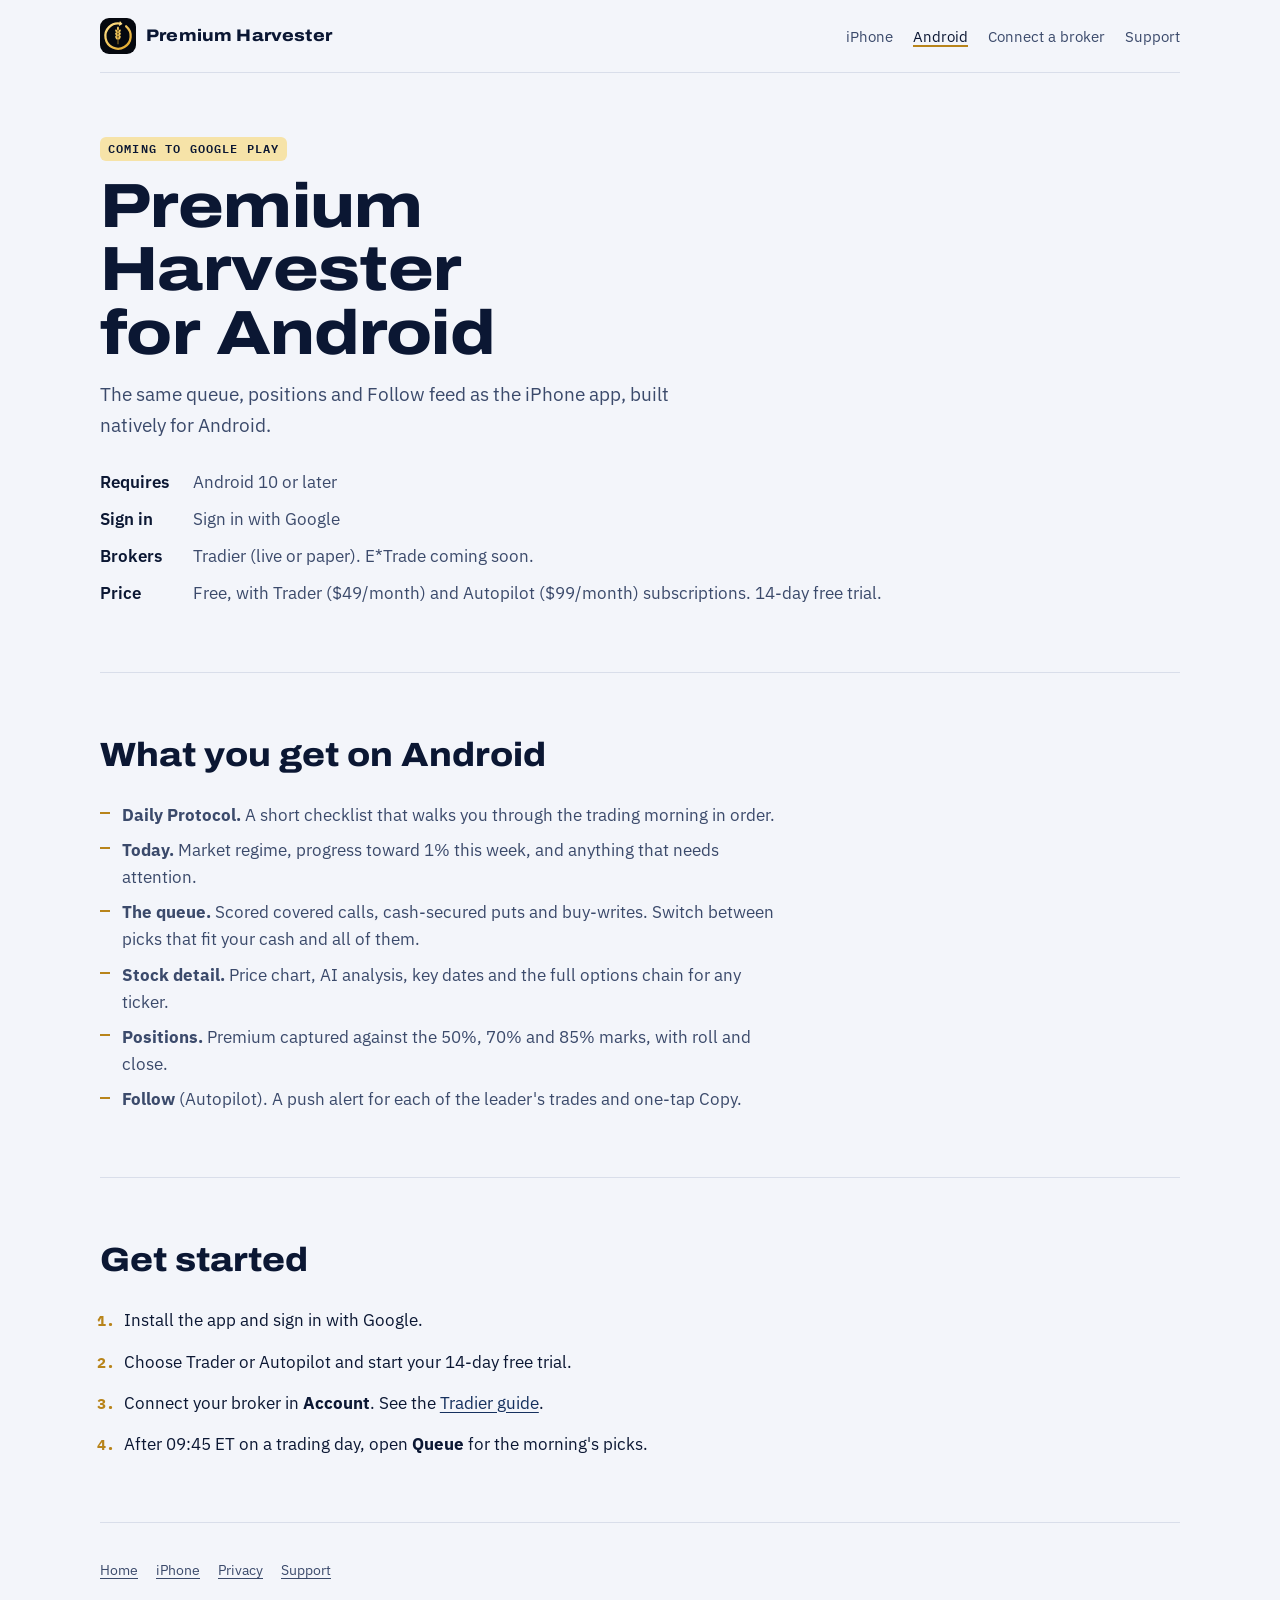
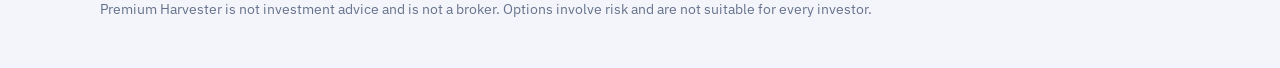
==== android.html @ c6756da3 "Public site: home, iPhone, Android, Tradier and E*Trade guides, privacy, support Co-Authored-By: Cla" ====
<!doctype html>
<html lang="en">
<head>
<meta charset="utf-8">
<meta name="viewport" content="width=device-width, initial-scale=1, viewport-fit=cover">
<title>Premium Harvester for Android</title>
<meta name="description" content="Premium Harvester for Android: the morning queue, your positions and one-tap trading with your own broker.">
<link rel="icon" href="assets/logo.svg" type="image/svg+xml">
<link rel="preconnect" href="https://fonts.googleapis.com">
<link rel="preconnect" href="https://fonts.gstatic.com" crossorigin>
<link rel="stylesheet" href="https://fonts.googleapis.com/css2?family=Archivo:wdth,wght@100..125,600..800&family=IBM+Plex+Mono:wght@400;600;700&family=IBM+Plex+Sans:wght@400;500;600&display=swap">
<link rel="stylesheet" href="assets/style.css">
</head>
<body>
<div class="wrap">
  <header class="site-head">
    <a class="brand" href="index.html"><img src="assets/logo.svg" alt=""><span>Premium Harvester</span></a>
    <nav class="nav" aria-label="Main">
      <a href="ios.html">iPhone</a>
      <a href="android.html" aria-current="page">Android</a>
      <a href="brokers/tradier.html">Connect a broker</a>
      <a href="support.html">Support</a>
    </nav>
  </header>

  <main>
    <section aria-labelledby="h">
      <div class="stack prose">
        <span class="status">Coming to Google Play</span>
        <h1 id="h">Premium Harvester for Android</h1>
        <p class="lede">The same queue, positions and Follow feed as the iPhone app, built natively for Android.</p>
      </div>
      <dl class="facts">
        <dt>Requires</dt><dd>Android 10 or later</dd>
        <dt>Sign in</dt><dd>Sign in with Google</dd>
        <dt>Brokers</dt><dd>Tradier (live or paper). E*Trade coming soon.</dd>
        <dt>Price</dt><dd>Free, with Trader ($49/month) and Autopilot ($99/month) subscriptions. 14-day free trial.</dd>
      </dl>
    </section>

    <section aria-labelledby="f">
      <h2 id="f">What you get on Android</h2>
      <ul class="ticks prose">
        <li><b>Daily Protocol.</b> A short checklist that walks you through the trading morning in order.</li>
        <li><b>Today.</b> Market regime, progress toward 1% this week, and anything that needs attention.</li>
        <li><b>The queue.</b> Scored covered calls, cash-secured puts and buy-writes. Switch between picks that fit your cash and all of them.</li>
        <li><b>Stock detail.</b> Price chart, AI analysis, key dates and the full options chain for any ticker.</li>
        <li><b>Positions.</b> Premium captured against the 50%, 70% and 85% marks, with roll and close.</li>
        <li><b>Follow</b> (Autopilot). A push alert for each of the leader's trades and one-tap Copy.</li>
      </ul>
    </section>

    <section aria-labelledby="s">
      <h2 id="s">Get started</h2>
      <ol class="steps prose">
        <li>Install the app and sign in with Google.</li>
        <li>Choose Trader or Autopilot and start your 14-day free trial.</li>
        <li>Connect your broker in <b>Account</b>. See the <a href="brokers/tradier.html">Tradier guide</a>.</li>
        <li>After 09:45 ET on a trading day, open <b>Queue</b> for the morning's picks.</li>
      </ol>
    </section>
  </main>

  <footer class="site-foot">
    <nav aria-label="Footer">
      <a href="index.html">Home</a><a href="ios.html">iPhone</a>
      <a href="privacy.html">Privacy</a><a href="support.html">Support</a>
    </nav>
    <p>Premium Harvester is not investment advice and is not a broker. Options involve risk and are not suitable for every investor.</p>
  </footer>
</div>
</body>
</html>
---- assets/style.css ----
/* Premium Harvester — public site. Palette from the app icon: navy field, harvest gold. */
:root {
  --bg: #F3F5FA;
  --surface: #FFFFFF;
  --ink: #0B1733;
  --ink-2: #3B4A6B;
  --muted: #66728C;
  --line: #D9DEEA;
  --navy: #15305E;
  --gold: #B8841A;          /* gold dark enough to read on paper */
  --gold-soft: #F6E3A8;
  --gain: #17805A;
  --ticket-bg: #0B1733;
  --ticket-ink: #F3F5FA;
  --ticket-gold: #F2BC3C;
  --focus: #0A84FF;
  color-scheme: light;
}
@media (prefers-color-scheme: dark) {
  :root:not([data-theme="light"]) {
    --bg: #070D1C;
    --surface: #0E1830;
    --ink: #EEF1F8;
    --ink-2: #B9C3DA;
    --muted: #8E9AB5;
    --line: #22304F;
    --navy: #9DB6E8;
    --gold: #F2BC3C;
    --gold-soft: #3A2E10;
    --gain: #3DD598;
    --ticket-bg: #131F3B;
    --ticket-ink: #EEF1F8;
    --ticket-gold: #F2BC3C;
    color-scheme: dark;
  }
}
:root[data-theme="dark"] {
  --bg: #070D1C;
  --surface: #0E1830;
  --ink: #EEF1F8;
  --ink-2: #B9C3DA;
  --muted: #8E9AB5;
  --line: #22304F;
  --navy: #9DB6E8;
  --gold: #F2BC3C;
  --gold-soft: #3A2E10;
  --gain: #3DD598;
  --ticket-bg: #131F3B;
  --ticket-ink: #EEF1F8;
  --ticket-gold: #F2BC3C;
  color-scheme: dark;
}

* { box-sizing: border-box; }
html { -webkit-text-size-adjust: 100%; }
body {
  margin: 0;
  background: var(--bg);
  color: var(--ink);
  font: 400 1.0625rem/1.6 "IBM Plex Sans", system-ui, -apple-system, "Segoe UI", sans-serif;
  padding-inline: 20px;
}
img, svg { max-width: 100%; }
a { color: var(--navy); text-underline-offset: 3px; }
a:hover { color: var(--gold); }
:focus-visible { outline: 3px solid var(--focus); outline-offset: 2px; border-radius: 4px; }

.wrap { max-width: 1080px; margin-inline: auto; }
.prose { max-width: 68ch; }

/* Header */
.site-head {
  display: flex; flex-wrap: wrap; align-items: center; justify-content: space-between; gap: 12px 24px;
  padding-block: 18px; border-bottom: 1px solid var(--line);
}
.brand { display: flex; align-items: center; gap: 10px; text-decoration: none; color: var(--ink); }
.brand img { width: 36px; height: 36px; border-radius: 9px; }
.brand span { font: 800 1.05rem/1 "Archivo", system-ui, sans-serif; font-stretch: 112%; letter-spacing: 0.01em; }
.nav { display: flex; flex-wrap: wrap; gap: 6px 20px; font-size: 0.95rem; }
.nav a { color: var(--ink-2); text-decoration: none; }
.nav a:hover, .nav a[aria-current="page"] { color: var(--ink); text-decoration: underline; text-decoration-color: var(--gold); text-decoration-thickness: 2px; }

/* Type scale */
h1, h2, h3 { font-family: "Archivo", system-ui, sans-serif; text-wrap: balance; color: var(--ink); margin: 0; }
h1 { font-size: clamp(2.3rem, 5.5vw, 3.9rem); font-weight: 800; font-stretch: 118%; line-height: 1.02; letter-spacing: -0.01em; }
h2 { font-size: clamp(1.6rem, 3vw, 2.1rem); font-weight: 800; font-stretch: 110%; line-height: 1.1; }
h3 { font-size: 1.15rem; font-weight: 700; line-height: 1.3; }
p { margin: 0; }
.eyebrow { font: 600 0.78rem/1 "IBM Plex Mono", ui-monospace, monospace; text-transform: uppercase; letter-spacing: 0.12em; color: var(--gold); }
.lede { font-size: 1.2rem; color: var(--ink-2); max-width: 56ch; }
.small { font-size: 0.9rem; color: var(--muted); }
.mono { font-family: "IBM Plex Mono", ui-monospace, monospace; font-variant-numeric: tabular-nums; }

section { padding-block: 64px; display: grid; gap: 28px; }
section + section { border-top: 1px solid var(--line); }
.stack { display: grid; gap: 14px; }

/* Hero */
.hero { display: grid; grid-template-columns: minmax(0, 1.25fr) minmax(0, 1fr); gap: 48px; align-items: center; padding-block: 72px 64px; }
.hero .stack { gap: 20px; }
.cta { display: flex; flex-wrap: wrap; gap: 12px; }
.btn {
  display: inline-flex; align-items: center; gap: 8px; padding: 12px 20px; border-radius: 10px;
  font-weight: 600; text-decoration: none; border: 1.5px solid var(--ink); color: var(--ink);
}
.btn.primary { background: var(--ink); color: var(--bg); }
.btn.primary:hover { background: var(--navy); border-color: var(--navy); color: var(--bg); }
.btn:hover { color: var(--gold); border-color: var(--gold); }

/* The order ticket: the one bold object on the page */
.ticket {
  background: var(--ticket-bg); color: var(--ticket-ink); border-radius: 14px; padding: 22px 22px 18px;
  font-family: "IBM Plex Mono", ui-monospace, monospace; font-variant-numeric: tabular-nums;
  position: relative; box-shadow: 0 18px 40px -22px rgba(11, 23, 51, 0.55);
  display: grid; gap: 14px;
}
.ticket::after {                          /* perforated tear line above the stub */
  content: ""; position: absolute; left: 14px; right: 14px; bottom: 64px;
  border-top: 2px dashed rgba(242, 188, 60, 0.45);
}
.ticket .row { display: flex; justify-content: space-between; gap: 12px; font-size: 0.92rem; }
.ticket .k { color: #8E9AB5; }
.ticket .order { font-size: 1.05rem; line-height: 1.5; color: var(--ticket-ink); }
.ticket .order b { color: var(--ticket-gold); font-weight: 600; }
.ticket .stub { display: flex; justify-content: space-between; align-items: baseline; padding-top: 16px; font-size: 0.85rem; }
.ticket .credit { font-size: 1.4rem; color: #3DD598; }
.ticket .tag { font-size: 0.7rem; letter-spacing: 0.12em; text-transform: uppercase; color: #8E9AB5; }

/* The wheel: a real four-step cycle, so it is numbered */
.wheel { display: grid; grid-template-columns: repeat(4, minmax(0, 1fr)); gap: 0; counter-reset: step; }
.wheel li {
  list-style: none; counter-increment: step; padding: 20px 20px 20px 0; border-top: 3px solid var(--line);
  display: grid; gap: 8px; align-content: start;
}
.wheel li + li { padding-left: 20px; }
.wheel li::before { content: counter(step); font: 700 0.85rem/1 "IBM Plex Mono", monospace; color: var(--gold); }
.wheel li.loop { border-top-color: var(--gold); }
.wheel ol { margin: 0; padding: 0; }

/* Plans */
.plans { display: grid; grid-template-columns: repeat(3, minmax(0, 1fr)); gap: 16px; }
.plan { background: var(--surface); border: 1px solid var(--line); border-radius: 14px; padding: 24px; display: grid; gap: 14px; align-content: start; }
.plan.featured { border: 2px solid var(--gold); }
.price { font: 800 2.2rem/1 "Archivo", system-ui, sans-serif; font-stretch: 110%; font-variant-numeric: tabular-nums; }
.price small { font: 500 0.95rem "IBM Plex Sans", sans-serif; color: var(--muted); }
.plan ul, .ticks { margin: 0; padding: 0; list-style: none; display: grid; gap: 8px; }
.plan li, .ticks li { padding-left: 22px; position: relative; color: var(--ink-2); }
.plan li::before, .ticks li::before { content: ""; position: absolute; left: 0; top: 0.62em; width: 10px; height: 2px; background: var(--gold); }

/* Two-up and cards */
.grid-2 { display: grid; grid-template-columns: repeat(2, minmax(0, 1fr)); gap: 16px; }
.card { background: var(--surface); border: 1px solid var(--line); border-radius: 14px; padding: 24px; display: grid; gap: 12px; align-content: start; }
.card .btn { justify-self: start; }
.status { display: inline-block; justify-self: start; font: 600 0.72rem/1 "IBM Plex Mono", monospace; text-transform: uppercase; letter-spacing: 0.1em; padding: 6px 8px; border-radius: 6px; background: var(--gold-soft); color: var(--ink); }
.status.live { background: color-mix(in srgb, var(--gain) 18%, transparent); color: var(--gain); }

/* Guides */
.steps { margin: 0; padding-left: 1.4em; display: grid; gap: 14px; }
.steps li::marker { font: 700 0.95rem "IBM Plex Mono", monospace; color: var(--gold); }
.note { border-left: 3px solid var(--gold); padding: 12px 16px; background: var(--surface); border-radius: 0 10px 10px 0; color: var(--ink-2); }
code, kbd { font: 0.92em "IBM Plex Mono", ui-monospace, monospace; background: var(--surface); border: 1px solid var(--line); border-radius: 5px; padding: 1px 5px; }
dl.facts { display: grid; grid-template-columns: max-content 1fr; gap: 10px 24px; margin: 0; }
dl.facts dt { font-weight: 600; }
dl.facts dd { margin: 0; color: var(--ink-2); }
.table-wrap { overflow-x: auto; }
table { border-collapse: collapse; width: 100%; font-size: 0.95rem; }
th, td { text-align: left; padding: 10px 12px; border-bottom: 1px solid var(--line); vertical-align: top; }
th { font-weight: 600; color: var(--ink); }

/* Footer */
.site-foot { padding-block: 36px 48px; border-top: 1px solid var(--line); display: grid; gap: 16px; font-size: 0.88rem; color: var(--muted); }
.site-foot nav { display: flex; flex-wrap: wrap; gap: 6px 18px; }
.site-foot a { color: var(--ink-2); }

@media (max-width: 820px) {
  .hero { grid-template-columns: 1fr; gap: 32px; padding-block: 48px; }
  .plans, .grid-2 { grid-template-columns: 1fr; }
  .wheel { grid-template-columns: repeat(2, minmax(0, 1fr)); }
  .wheel li:nth-child(3) { padding-left: 0; }
  section { padding-block: 48px; }
}
@media (max-width: 480px) {
  .wheel { grid-template-columns: 1fr; }
  .wheel li, .wheel li + li { padding-left: 0; }
  dl.facts { grid-template-columns: 1fr; gap: 2px; }
  dl.facts dd { margin-bottom: 10px; }
}
@media (prefers-reduced-motion: reduce) { * { transition: none !important; animation: none !important; } }
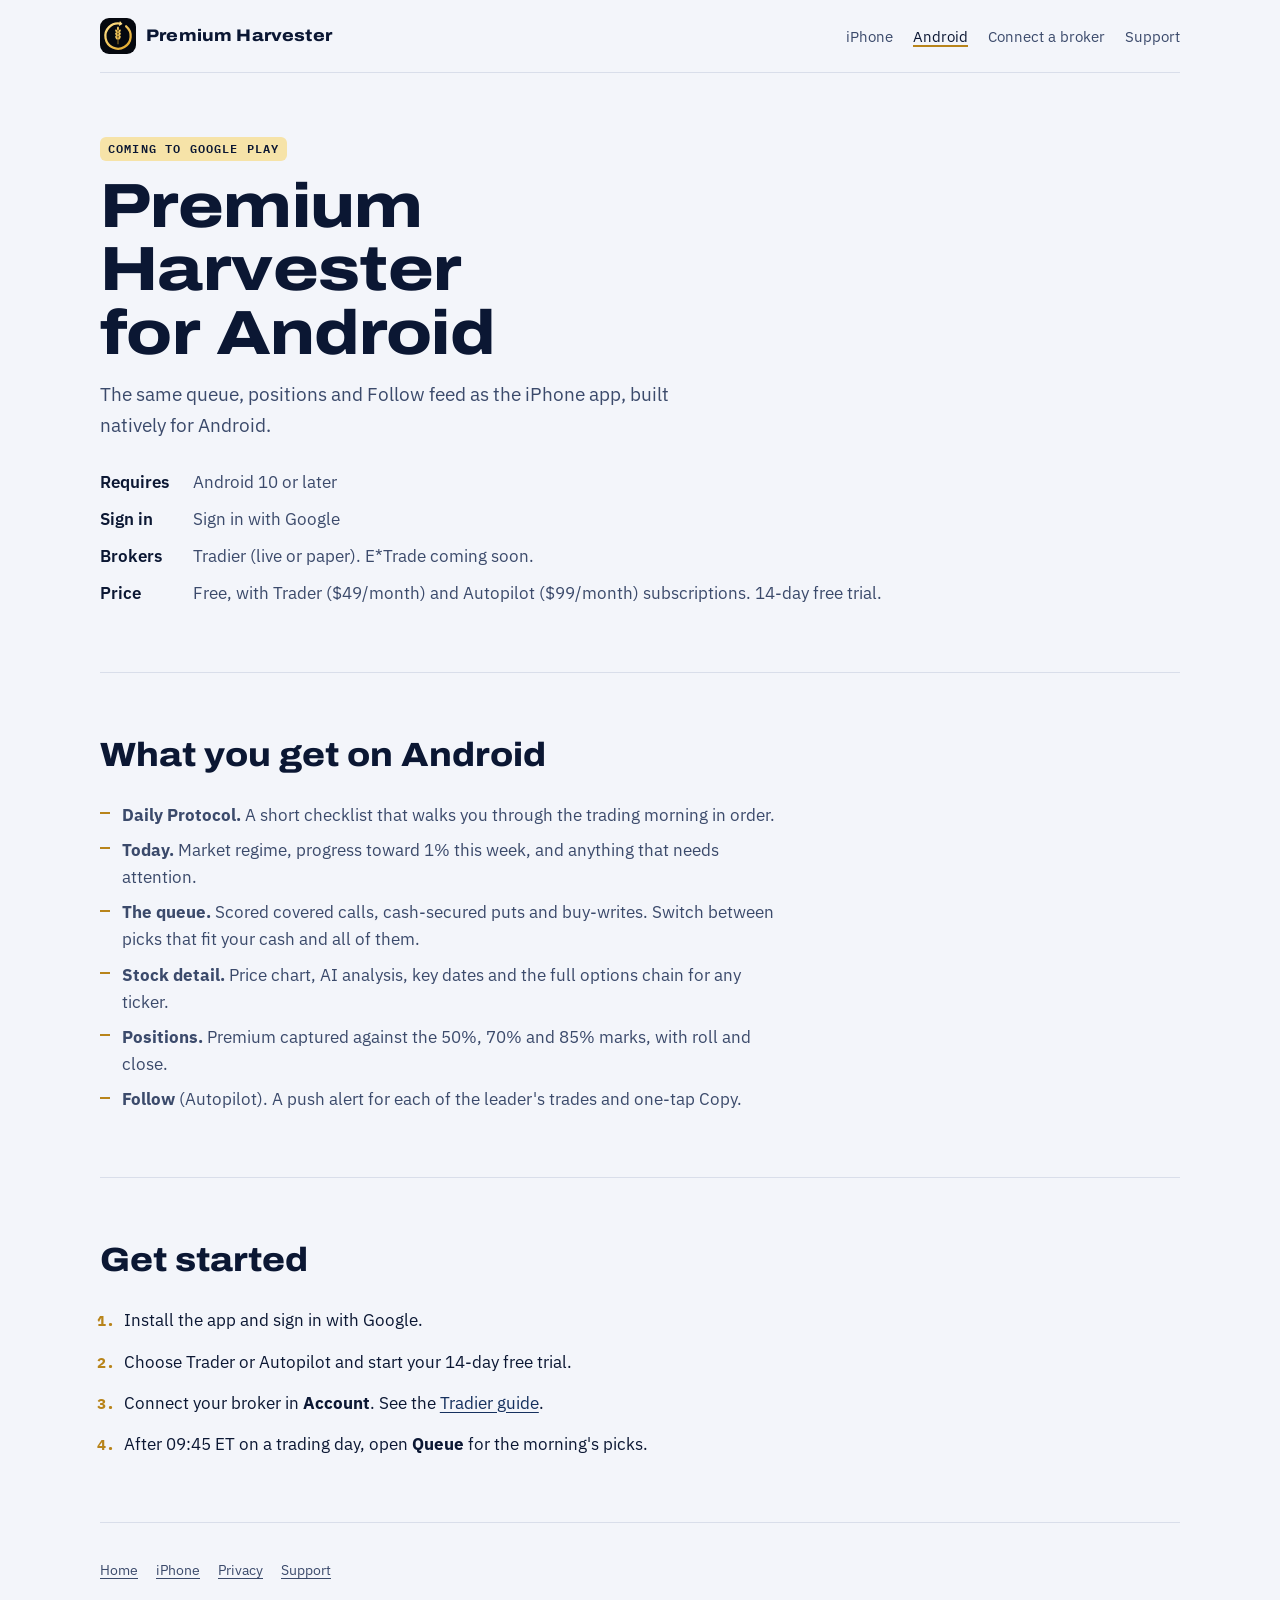
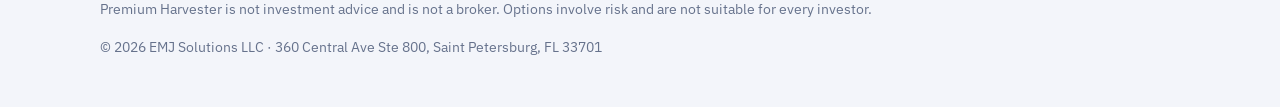
==== commit 63fb903f: "Serve the site at premiumharvester.club and name EMJ Solutions LLC Google Play's organization accoun" ====
--- a/android.html
+++ b/android.html
@@ -67,6 +67,7 @@
       <a href="privacy.html">Privacy</a><a href="support.html">Support</a>
     </nav>
     <p>Premium Harvester is not investment advice and is not a broker. Options involve risk and are not suitable for every investor.</p>
+    <p class="org">&copy; 2026 EMJ Solutions LLC &middot; 360 Central Ave Ste 800, Saint Petersburg, FL 33701</p>
   </footer>
 </div>
 </body>
